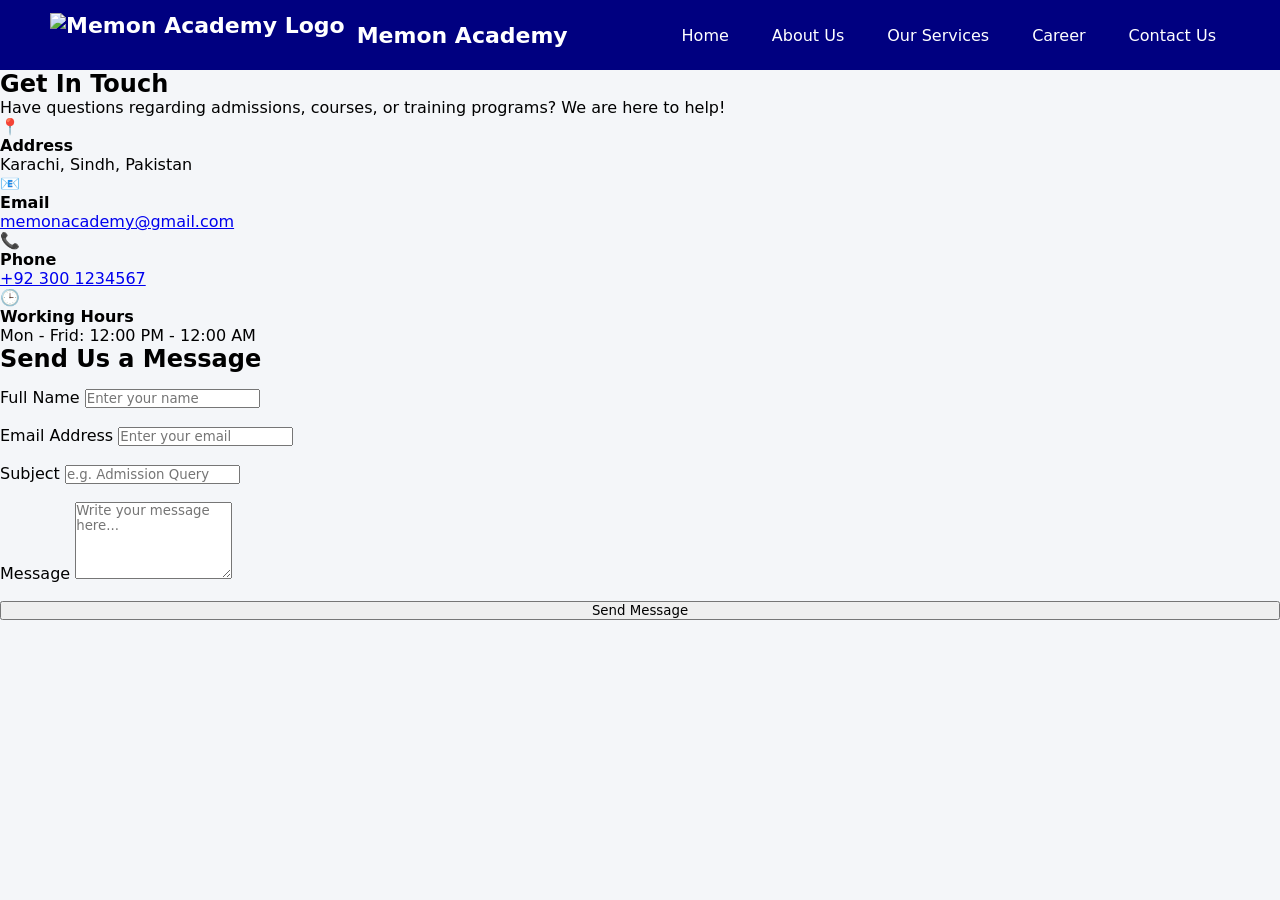
==== contact.html @ 4a3484a4 "Add files via upload" ====
<!DOCTYPE html>
<html lang="en">
<head>
    <meta charset="UTF-8">
    <meta name="viewport" content="width=device-width, initial-scale=1.0">
    <title>Memon Academy - Contact Us</title>
    <link rel="stylesheet" href="./style.css">
</head>
<body>

    <!-- Top Navigation Bar -->
    <header class="navbar">
        <div class="logo">
            <img src="https://play-lh.googleusercontent.com/qq0c98uSwy75mXoGfO84tPXzZM2APekjrKWxK9twYabVveImVCjpavR6AiHrMv12Gg=w600-h300-pc0xffffff-pd" alt="Memon Academy Logo">
            <p>Memon Academy</p>
        </div>
        <nav class="links">
            <a href="index.html">Home</a>
            <a href="#">About Us</a>
            <a href="#">Our Services</a>
            <a href="#">Career</a>
            <a href="contact.html">Contact Us</a>
        </nav>
    </header>

    <!-- Main Contact Container -->
    <main class="contact-container">
        
        <!-- Left Side: Contact Information -->
        <section class="contact-info">
            <h2>Get In Touch</h2>
            <p class="subtitle">Have questions regarding admissions, courses, or training programs? We are here to help!</p>

            <div class="info-card">
                <div class="info-item">
                    <span class="icon">📍</span>
                    <div>
                        <h4>Address</h4>
                        <p>Karachi, Sindh, Pakistan</p>
                    </div>
                </div>

                <div class="info-item">
                    <span class="icon">📧</span>
                    <div>
                        <h4>Email</h4>
                        <p><a href="mailto:info@memonacademy.com">memonacademy@gmail.com</a></p>
                    </div>
                </div>

                <div class="info-item">
                    <span class="icon">📞</span>
                    <div>
                        <h4>Phone</h4>
                        <p><a href="tel:+923001234567">+92 300 1234567</a></p>
                    </div>
                </div>

                <div class="info-item">
                    <span class="icon">🕒</span>
                    <div>
                        <h4>Working Hours</h4>
                        <p>Mon - Frid: 12:00 PM - 12:00 AM</p>
                    </div>
                </div>
            </div>
        </section>

        <!-- Right Side: Contact Form -->
        <section class="contact-form-box">
            <h2>Send Us a Message</h2>
            <form id="contactForm" action="#" method="post">
                <div class="input-group">
                    <label for="fullName">Full Name</label>
                    <input type="text" id="fullName" name="fullName" placeholder="Enter your name" required>
                </div>

                <div class="input-group">
                    <label for="email">Email Address</label>
                    <input type="email" id="email" name="email" placeholder="Enter your email" required>
                </div>

                <div class="input-group">
                    <label for="subject">Subject</label>
                    <input type="text" id="subject" name="subject" placeholder="e.g. Admission Query" required>
                </div>

                <div class="input-group">
                    <label for="message">Message</label>
                    <textarea id="message" name="message" rows="5" placeholder="Write your message here..." required></textarea>
                </div>

                <button type="submit">Send Message</button>
            </form>
        </section>

    </main>

</body>
</html>
---- style.css ----
/* Universal Reset */
* {
    margin: 0;
    padding: 0;
    box-sizing: border-box;
    font-family: system-ui, -apple-system, BlinkMacSystemFont, 'Segoe UI', Roboto, sans-serif;
}

body {
    background-color: #f4f6f9;
}

/* Navbar */
.navbar {
    height: 70px;
    width: 100%;
    background-color: navy;
    display: flex;
    justify-content: space-between;
    align-items: center;
    padding: 0 50px;
}

.logo {
    display: flex;
    align-items: center;
    gap: 12px;
    color: white;
    font-size: 22px;
    font-weight: bold;
}

.logo img {
    height: 45px;
    width: auto;
}

.links {
    display: flex;
    gap: 15px;
}

.links a {
    color: white;
    font-size: 16px;
    padding: 8px 14px;
    text-decoration: none;
    border-radius: 5px;
    transition: all 0.3s ease;
}

.links a:hover {
    color: orange;
    background-color: rgba(255, 255, 255, 0.1);
    box-shadow: 0px 0px 8px rgba(255, 255, 255, 0.4);
}

/* Card Container */
.main {
    width: 90%;
    max-width: 420px;
    background-color: white;
    border-radius: 8px;
    margin: 50px auto;
    padding: 30px 20px;
    text-align: center;
    box-shadow: 0px 4px 15px rgba(0, 0, 128, 0.15);
}

.main img {
    height: 90px;
    margin: 15px 0;
}

.main h2 {
    color: navy;
    font-size: 24px;
}

/* Form Styling */
form {
    display: flex;
    flex-direction: column;
    gap: 18px;
    margin-top: 15px;
}

.row1, .row2 {
    display: flex;
    flex-direction: column;
    align-items: flex-start;
    gap: 6px;
    padding: 0 20px;
}

.main label {
    color: navy;
    font-size: 14px;
    font-weight: 600;
}

.main input {
    height: 38px;
    width: 100%;
    border-radius: 5px;
    border: 1px solid navy;
    padding: 0 10px;
    font-size: 14px;
}

.main input:focus {
    outline: 2px solid orange;
    border-color: transparent;
}

.row3 button {
    height: 42px;
    width: 80%;
    background-color: orange;
    border: none;
    border-radius: 5px;
    color: navy;
    font-weight: bold;
    font-size: 16px;
    cursor: pointer;
    box-shadow: 0px 2px 5px rgba(0, 0, 128, 0.2);
    transition: background-color 0.2s ease;
}

.row3 button:hover {
    background-color: #e69500;
}

.row4 {
    margin-top: 20px;
}

.row4 p {
    font-size: 14px;
    color: navy;
}

.row4 p a {
    color: navy;
    font-weight: bold;
    text-decoration: underline;
}

/* Mobile Responsiveness */
@media (max-width: 600px) {
    .navbar {
        padding: 0 15px;
    }
    .links {
        gap: 5px;
    }
    .links a {
        font-size: 14px;
        padding: 6px 8px;
    }
}
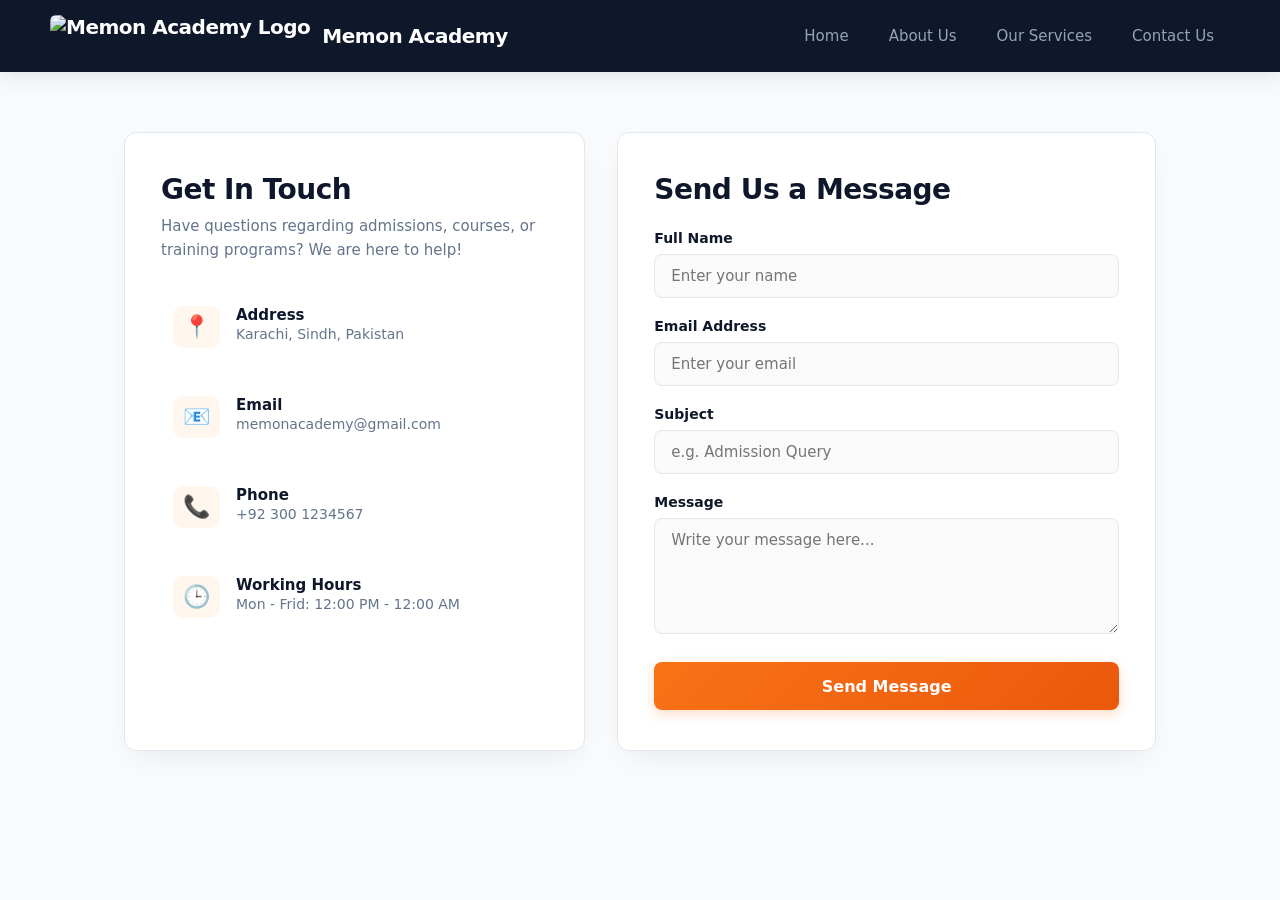
==== commit 6c0b2dc0: "Update contact.html" ====
--- a/contact.html
+++ b/contact.html
@@ -18,7 +18,6 @@
             <a href="index.html">Home</a>
             <a href="#">About Us</a>
             <a href="#">Our Services</a>
-            <a href="#">Career</a>
             <a href="contact.html">Contact Us</a>
         </nav>
     </header>
@@ -97,4 +96,4 @@
     </main>
 
 </body>
-</html>+</html>
--- a/style.css
+++ b/style.css
@@ -146,16 +146,952 @@
     text-decoration: underline;
 }
 
-/* Mobile Responsiveness */
-@media (max-width: 600px) {
+/* ==========================================================================
+   1. CSS VARIABLES & RESET
+   ========================================================================== */
+:root {
+    --primary: #0F172A;       /* Deep Slate Navy */
+    --accent: #F97316;        /* Vibrant Modern Orange */
+    --accent-hover: #EA580C;
+    --bg-main: #F8FAFC;       /* Soft Light Slate Background */
+    --card-bg: #FFFFFF;
+    --text-dark: #1E293B;
+    --text-muted: #64748B;
+    --border-color: #E2E8F0;
+    --radius: 12px;
+    --transition: all 0.25s cubic-bezier(0.4, 0, 0.2, 1);
+    --shadow-sm: 0 2px 8px -2px rgba(15, 23, 42, 0.05);
+    --shadow-md: 0 12px 30px -10px rgba(15, 23, 42, 0.08);
+}
+
+* {
+    margin: 0;
+    padding: 0;
+    box-sizing: border-box;
+    font-family: system-ui, -apple-system, BlinkMacSystemFont, 'Segoe UI', Roboto, sans-serif;
+}
+
+body {
+    background-color: var(--bg-main);
+    color: var(--text-dark);
+    min-height: 100vh;
+}
+
+/* ==========================================================================
+   2. NAVBAR
+   ========================================================================== */
+.navbar {
+    height: 72px;
+    width: 100%;
+    background-color: var(--primary);
+    display: flex;
+    justify-content: space-between;
+    align-items: center;
+    padding: 0 50px;
+    box-shadow: 0 4px 20px rgba(0, 0, 0, 0.1);
+    position: sticky;
+    top: 0;
+    z-index: 100;
+}
+
+.logo {
+    display: flex;
+    align-items: center;
+    gap: 12px;
+    color: white;
+    font-size: 20px;
+    font-weight: 700;
+    letter-spacing: -0.5px;
+}
+
+.logo img {
+    height: 42px;
+    width: auto;
+    border-radius: 6px;
+}
+
+.links {
+    display: flex;
+    gap: 8px;
+}
+
+.links a {
+    color: #94A3B8;
+    font-size: 15px;
+    font-weight: 500;
+    padding: 8px 16px;
+    text-decoration: none;
+    border-radius: 8px;
+    transition: var(--transition);
+}
+
+.links a:hover {
+    color: white;
+    background-color: rgba(255, 255, 255, 0.08);
+}
+
+/* ==========================================================================
+   3. CONTACT CONTAINER
+   ========================================================================== */
+.contact-container {
+    display: flex;
+    flex-wrap: wrap;
+    gap: 32px;
+    max-width: 1080px;
+    margin: 60px auto;
+    padding: 0 24px;
+}
+
+/* Left Box: Contact Info */
+.contact-info {
+    flex: 1;
+    min-width: 320px;
+    background-color: var(--card-bg);
+    padding: 40px 36px;
+    border-radius: var(--radius);
+    box-shadow: var(--shadow-md);
+    border: 1px solid var(--border-color);
+}
+
+.contact-info h2 {
+    color: var(--primary);
+    font-size: 28px;
+    font-weight: 700;
+    margin-bottom: 8px;
+    letter-spacing: -0.5px;
+}
+
+.contact-info .subtitle {
+    color: var(--text-muted);
+    font-size: 15px;
+    margin-bottom: 32px;
+    line-height: 1.6;
+}
+
+.info-card {
+    display: flex;
+    flex-direction: column;
+    gap: 24px;
+}
+
+.info-item {
+    display: flex;
+    align-items: flex-start;
+    gap: 16px;
+    padding: 12px;
+    border-radius: 10px;
+    transition: var(--transition);
+}
+
+.info-item:hover {
+    background-color: var(--bg-main);
+    transform: translateX(4px);
+}
+
+.info-item .icon {
+    font-size: 22px;
+    background: #FFF7ED;
+    padding: 10px;
+    border-radius: 10px;
+    line-height: 1;
+}
+
+.info-item h4 {
+    color: var(--primary);
+    font-size: 15px;
+    font-weight: 600;
+    margin-bottom: 2px;
+}
+
+.info-item p, .info-item a {
+    color: var(--text-muted);
+    font-size: 14px;
+    text-decoration: none;
+    transition: var(--transition);
+}
+
+.info-item a:hover {
+    color: var(--accent);
+}
+
+/* Right Box: Form */
+.contact-form-box {
+    flex: 1.2;
+    min-width: 340px;
+    background-color: var(--card-bg);
+    padding: 40px 36px;
+    border-radius: var(--radius);
+    box-shadow: var(--shadow-md);
+    border: 1px solid var(--border-color);
+}
+
+.contact-form-box h2 {
+    color: var(--primary);
+    font-size: 28px;
+    font-weight: 700;
+    margin-bottom: 24px;
+    letter-spacing: -0.5px;
+}
+
+form {
+    display: flex;
+    flex-direction: column;
+    gap: 20px;
+}
+
+.input-group {
+    display: flex;
+    flex-direction: column;
+    gap: 8px;
+}
+
+.input-group label {
+    color: var(--primary);
+    font-weight: 600;
+    font-size: 14px;
+}
+
+.input-group input, 
+.input-group textarea {
+    width: 100%;
+    padding: 12px 16px;
+    border: 1px solid var(--border-color);
+    border-radius: 8px;
+    font-size: 15px;
+    background-color: #FAFAFA;
+    color: var(--text-dark);
+    transition: var(--transition);
+}
+
+.input-group input:focus, 
+.input-group textarea:focus {
+    outline: none;
+    background-color: #FFFFFF;
+    border-color: var(--accent);
+    box-shadow: 0 0 0 4px rgba(249, 115, 22, 0.15);
+}
+
+/* Modern Gradient Button */
+.contact-form-box button {
+    height: 48px;
+    width: 100%;
+    background: linear-gradient(135deg, var(--accent) 0%, var(--accent-hover) 100%);
+    border: none;
+    border-radius: 8px;
+    color: white;
+    font-weight: 600;
+    font-size: 16px;
+    cursor: pointer;
+    box-shadow: 0 4px 12px rgba(249, 115, 22, 0.25);
+    transition: var(--transition);
+    margin-top: 8px;
+}
+
+.contact-form-box button:hover {
+    transform: translateY(-2px);
+    box-shadow: 0 6px 20px rgba(249, 115, 22, 0.35);
+}
+
+.contact-form-box button:active {
+    transform: translateY(0);
+}
+
+/* ==========================================================================
+   4. RESPONSIVE DESIGN
+   ========================================================================== */
+@media (max-width: 768px) {
     .navbar {
-        padding: 0 15px;
+        padding: 0 20px;
     }
     .links {
-        gap: 5px;
+        gap: 4px;
     }
     .links a {
-        font-size: 14px;
-        padding: 6px 8px;
+        font-size: 13px;
+        padding: 6px 10px;
     }
-}+    .contact-container {
+        flex-direction: column;
+        margin: 30px auto;
+        padding: 0 16px;
+    }
+    .contact-info, .contact-form-box {
+        padding: 28px 20px;
+    }
+}
+/* Page Header Section */
+.page-header {
+    text-align: center;
+    padding: 50px 20px 20px;
+}
+
+.page-header h2 {
+    color: var(--primary, #0F172A);
+    font-size: 32px;
+    font-weight: 700;
+    margin-bottom: 10px;
+}
+
+.page-header p {
+    color: var(--text-muted, #64748B);
+    font-size: 16px;
+    max-width: 600px;
+    margin: 0 auto;
+}
+
+/* Services Grid Layout */
+.services-container {
+    display: grid;
+    grid-template-columns: repeat(auto-fit, minmax(300px, 1fr));
+    gap: 30px;
+    max-width: 1100px;
+    margin: 40px auto;
+    padding: 0 20px;
+}
+
+/* Individual Service Card */
+.service-card {
+    background-color: #ffffff;
+    border-radius: 12px;
+    padding: 35px 28px;
+    box-shadow: 0 10px 25px -5px rgba(15, 23, 42, 0.08);
+    border: 1px solid #E2E8F0;
+    border-top: 4px solid #F97316; /* Orange top accent line */
+    display: flex;
+    flex-direction: column;
+    transition: all 0.25s ease;
+}
+
+.service-card:hover {
+    transform: translateY(-6px);
+    box-shadow: 0 15px 30px -5px rgba(15, 23, 42, 0.15);
+}
+
+.service-icon {
+    font-size: 32px;
+    background-color: #FFF7ED;
+    width: 60px;
+    height: 60px;
+    border-radius: 10px;
+    display: flex;
+    align-items: center;
+    justify-content: center;
+    margin-bottom: 20px;
+}
+
+.service-card h3 {
+    color: #0F172A;
+    font-size: 20px;
+    margin-bottom: 12px;
+}
+
+.service-card p {
+    color: #64748B;
+    font-size: 14px;
+    line-height: 1.6;
+    margin-bottom: 20px;
+}
+
+/* Feature List */
+.service-features {
+    list-style: none;
+    margin-bottom: 25px;
+    flex-grow: 1; /* Pushes button to bottom */
+}
+
+.service-features li {
+    font-size: 14px;
+    color: #334155;
+    margin-bottom: 8px;
+    position: relative;
+    padding-left: 20px;
+}
+
+.service-features li::before {
+    content: "✓";
+    position: absolute;
+    left: 0;
+    color: #F97316;
+    font-weight: bold;
+}
+
+/* Service Card Button */
+.service-btn {
+    display: inline-block;
+    text-align: center;
+    color: #F97316;
+    font-weight: 600;
+    font-size: 15px;
+    text-decoration: none;
+    padding: 10px 0;
+    transition: color 0.2s ease;
+}
+
+.service-btn:hover {
+    color: #EA580C;
+    text-decoration: underline;
+}
+
+/* Bottom Call to Action Section */
+.cta-banner {
+    background-color: #0F172A;
+    color: white;
+    text-align: center;
+    padding: 50px 20px;
+    margin-top: 60px;
+}
+
+.cta-banner h3 {
+    font-size: 24px;
+    margin-bottom: 10px;
+}
+
+.cta-banner p {
+    color: #94A3B8;
+    font-size: 15px;
+    margin-bottom: 25px;
+}
+
+.cta-btn {
+    display: inline-block;
+    background-color: #F97316;
+    color: white;
+    padding: 12px 28px;
+    border-radius: 8px;
+    text-decoration: none;
+    font-weight: 600;
+    transition: background-color 0.2s ease;
+}
+
+.cta-btn:hover {
+    background-color: #EA580C;
+}
+/* Hero Section */
+.hero-section {
+    background: linear-gradient(135deg, #0F172A 0%, #1E293B 100%);
+    color: white;
+    padding: 80px 20px;
+    text-align: center;
+}
+
+.hero-content {
+    max-width: 800px;
+    margin: 0 auto;
+}
+
+.hero-content h1 {
+    font-size: 38px;
+    font-weight: 800;
+    line-height: 1.2;
+    margin-bottom: 18px;
+}
+
+.hero-content p {
+    color: #94A3B8;
+    font-size: 18px;
+    line-height: 1.6;
+    margin-bottom: 30px;
+}
+
+.hero-buttons {
+    display: flex;
+    justify-content: center;
+    gap: 15px;
+    flex-wrap: wrap;
+}
+
+.btn {
+    padding: 12px 28px;
+    border-radius: 8px;
+    font-weight: 600;
+    font-size: 16px;
+    text-decoration: none;
+    transition: all 0.25s ease;
+}
+
+.btn-primary {
+    background-color: #F97316;
+    color: white;
+}
+
+.btn-primary:hover {
+    background-color: #EA580C;
+    transform: translateY(-2px);
+}
+
+.btn-secondary {
+    background-color: transparent;
+    color: white;
+    border: 1px solid #475569;
+}
+
+.btn-secondary:hover {
+    background-color: rgba(255, 255, 255, 0.1);
+}
+
+/* Stats Bar */
+.stats-bar {
+    background-color: white;
+    display: flex;
+    justify-content: space-around;
+    align-items: center;
+    flex-wrap: wrap;
+    gap: 20px;
+    max-width: 1000px;
+    margin: -30px auto 40px;
+    padding: 25px 20px;
+    border-radius: 12px;
+    box-shadow: 0 10px 25px -5px rgba(15, 23, 42, 0.1);
+    border: 1px solid #E2E8F0;
+    text-align: center;
+}
+
+.stat-item h3 {
+    color: #F97316;
+    font-size: 28px;
+    font-weight: 800;
+}
+
+.stat-item p {
+    color: #64748B;
+    font-size: 14px;
+    font-weight: 500;
+}
+
+/* Features Section */
+.features-section {
+    max-width: 1100px;
+    margin: 60px auto;
+    padding: 0 20px;
+    text-align: center;
+}
+
+.features-section h2 {
+    color: #0F172A;
+    font-size: 28px;
+    margin-bottom: 35px;
+}
+
+.features-grid {
+    display: grid;
+    grid-template-columns: repeat(auto-fit, minmax(280px, 1fr));
+    gap: 25px;
+}
+
+.feature-card {
+    background-color: white;
+    padding: 30px 20px;
+    border-radius: 10px;
+    border: 1px solid #E2E8F0;
+    box-shadow: 0 4px 12px rgba(0, 0, 0, 0.03);
+    transition: transform 0.25s ease;
+}
+
+.feature-card:hover {
+    transform: translateY(-5px);
+}
+
+.feature-icon {
+    font-size: 30px;
+    margin-bottom: 15px;
+}
+
+.feature-card h3 {
+    color: #0F172A;
+    font-size: 18px;
+    margin-bottom: 10px;
+}
+
+.feature-card p {
+    color: #64748B;
+    font-size: 14px;
+    line-height: 1.5;
+}
+
+/* Footer Section */
+.footer {
+    background-color: #0F172A;
+    color: #94A3B8;
+    padding: 50px 20px 20px;
+    margin-top: 80px;
+}
+
+.footer-container {
+    max-width: 1100px;
+    margin: 0 auto;
+    display: flex;
+    flex-wrap: wrap;
+    justify-content: space-between;
+    gap: 30px;
+    margin-bottom: 40px;
+}
+
+.footer-about h3, .footer-links h4, .footer-contact h4 {
+    color: white;
+    margin-bottom: 12px;
+}
+
+.footer-links a {
+    display: block;
+    color: #94A3B8;
+    text-decoration: none;
+    margin-bottom: 8px;
+    font-size: 14px;
+    transition: color 0.2s ease;
+}
+
+.footer-links a:hover {
+    color: #F97316;
+}
+
+.footer-bottom {
+    text-align: center;
+    border-top: 1px solid #1E293B;
+    padding-top: 20px;
+    font-size: 13px;
+}
+
+/* Responsive Scaling */
+@media (max-width: 768px) {
+    .hero-content h1 {
+        font-size: 28px;
+    }
+    .stats-bar {
+        margin: 20px auto;
+        flex-direction: column;
+    }
+}
+/* About Page Specific Layout */
+.about-container {
+    display: flex;
+    flex-wrap: wrap;
+    gap: 30px;
+    max-width: 1080px;
+    margin: 40px auto;
+    padding: 0 20px;
+}
+
+.about-card {
+    flex: 1;
+    min-width: 300px;
+    background-color: white;
+    padding: 35px 30px;
+    border-radius: 12px;
+    box-shadow: 0 10px 25px -5px rgba(15, 23, 42, 0.08);
+    border: 1px solid #E2E8F0;
+    border-top: 4px solid #F97316;
+}
+
+.about-card h2 {
+    color: #0F172A;
+    font-size: 24px;
+    margin-bottom: 15px;
+}
+
+.about-card p {
+    color: #64748B;
+    font-size: 15px;
+    line-height: 1.7;
+}
+/* Custom Select Styling */
+.custom-select {
+    width: 100%;
+    padding: 12px 16px;
+    border: 1px solid var(--border-color, #E2E8F0);
+    border-radius: 8px;
+    font-size: 15px;
+    background-color: #FAFAFA;
+    color: var(--text-dark, #1E293B);
+    cursor: pointer;
+    transition: all 0.25s ease;
+}
+
+.custom-select:focus {
+    outline: none;
+    background-color: #FFFFFF;
+    border-color: var(--accent, #F97316);
+    box-shadow: 0 0 0 4px rgba(249, 115, 22, 0.15);
+}
+/* Registration Card Layout */
+.register-card {
+    max-width: 520px;
+    width: 90%;
+    margin: 40px auto;
+}
+
+.form-subtitle {
+    color: var(--text-muted, #64748B);
+    font-size: 14px;
+    margin-bottom: 20px;
+}
+
+/* Two-Column Form Grid */
+.form-row {
+    display: flex;
+    gap: 15px;
+    width: 100%;
+}
+
+.form-row .input-group {
+    flex: 1;
+}
+
+/* Checkbox Alignment */
+.checkbox-group {
+    display: flex;
+    align-items: center;
+    gap: 8px;
+    font-size: 14px;
+    color: var(--primary, #0F172A);
+    text-align: left;
+    margin: 5px 0 10px;
+}
+
+.checkbox-group input[type="checkbox"] {
+    width: 16px;
+    height: 16px;
+    cursor: pointer;
+}
+
+.checkbox-group a {
+    color: var(--accent, #F97316);
+    text-decoration: none;
+}
+
+.checkbox-group a:hover {
+    text-decoration: underline;
+}
+
+/* Mobile Responsiveness for Form Rows */
+@media (max-width: 500px) {
+    .form-row {
+        flex-direction: column;
+        gap: 15px;
+    }
+}
+/* ==========================================================================
+   MODERN LOGIN PAGE STYLES
+   ========================================================================== */
+
+/* Page Background Container */
+.login-wrapper {
+    min-height: calc(100vh - 140px);
+    display: flex;
+    align-items: center;
+    justify-content: center;
+    padding: 40px 20px;
+    background: radial-gradient(circle at top, rgba(249, 115, 22, 0.05) 0%, transparent 60%);
+}
+
+/* Card Container */
+.login-card {
+    width: 100%;
+    max-width: 440px;
+    background: #FFFFFF;
+    border-radius: 16px;
+    padding: 40px 32px;
+    border: 1px solid var(--border-color, #E2E8F0);
+    box-shadow: 0 20px 40px -15px rgba(15, 23, 42, 0.08);
+    transition: transform 0.3s ease, box-shadow 0.3s ease;
+}
+
+.login-card:hover {
+    box-shadow: 0 25px 50px -12px rgba(15, 23, 42, 0.12);
+}
+
+/* Header & Avatar Icon */
+.login-header {
+    text-align: center;
+    margin-bottom: 32px;
+}
+
+.avatar-icon {
+    width: 68px;
+    height: 68px;
+    margin: 0 auto 16px;
+    background: #FFF7ED;
+    border-radius: 50%;
+    display: flex;
+    align-items: center;
+    justify-content: center;
+    border: 1px solid rgba(249, 115, 22, 0.2);
+}
+
+.avatar-icon img {
+    width: 36px;
+    height: 36px;
+}
+
+.login-header h2 {
+    color: var(--primary, #0F172A);
+    font-size: 26px;
+    font-weight: 700;
+    letter-spacing: -0.5px;
+    margin-bottom: 6px;
+}
+
+.login-header p {
+    color: var(--text-muted, #64748B);
+    font-size: 14px;
+}
+
+/* Floating Label Inputs */
+.modern-form {
+    display: flex;
+    flex-direction: column;
+    gap: 20px;
+}
+
+.floating-group {
+    position: relative;
+    width: 100%;
+}
+
+.floating-group input {
+    width: 100%;
+    height: 52px;
+    padding: 18px 16px 6px;
+    border: 1px solid var(--border-color, #CBD5E1);
+    border-radius: 10px;
+    font-size: 15px;
+    background-color: #FAFAFA;
+    color: var(--text-dark, #1E293B);
+    outline: none;
+    transition: all 0.2s ease;
+}
+
+.floating-group label {
+    position: absolute;
+    left: 16px;
+    top: 50%;
+    transform: translateY(-50%);
+    color: var(--text-muted, #64748B);
+    font-size: 14px;
+    pointer-events: none;
+    transition: all 0.2s ease;
+}
+
+/* Floating Label Activation State */
+.floating-group input:focus,
+.floating-group input:not(:placeholder-shown) {
+    background-color: #FFFFFF;
+    border-color: var(--accent, #F97316);
+    box-shadow: 0 0 0 4px rgba(249, 115, 22, 0.12);
+}
+
+.floating-group input:focus ~ label,
+.floating-group input:not(:placeholder-shown) ~ label {
+    top: 12px;
+    font-size: 11px;
+    font-weight: 600;
+    color: var(--accent, #F97316);
+}
+
+/* Password Eye Toggle Button */
+.password-group {
+    display: flex;
+    align-items: center;
+}
+
+.toggle-password {
+    position: absolute;
+    right: 14px;
+    background: none;
+    border: none;
+    cursor: pointer;
+    color: var(--text-muted, #94A3B8);
+    display: flex;
+    align-items: center;
+    padding: 4px;
+    transition: color 0.2s ease;
+}
+
+.toggle-password:hover,
+.toggle-password.active {
+    color: var(--accent, #F97316);
+}
+
+/* Checkbox & Forgot Password Row */
+.form-options {
+    display: flex;
+    justify-content: space-between;
+    align-items: center;
+    font-size: 13px;
+    margin-top: -4px;
+}
+
+.remember-me {
+    display: flex;
+    align-items: center;
+    gap: 8px;
+    color: var(--text-dark, #334155);
+    cursor: pointer;
+}
+
+.remember-me input {
+    accent-color: var(--accent, #F97316);
+    width: 16px;
+    height: 16px;
+    cursor: pointer;
+}
+
+.forgot-pass {
+    color: var(--accent, #F97316);
+    text-decoration: none;
+    font-weight: 500;
+    transition: color 0.2s ease;
+}
+
+.forgot-pass:hover {
+    color: #EA580C;
+    text-decoration: underline;
+}
+
+/* Modern Gradient Submit Button */
+.submit-btn {
+    height: 50px;
+    width: 100%;
+    background: linear-gradient(135deg, #F97316 0%, #EA580C 100%);
+    border: none;
+    border-radius: 10px;
+    color: white;
+    font-size: 16px;
+    font-weight: 600;
+    display: flex;
+    align-items: center;
+    justify-content: center;
+    gap: 8px;
+    cursor: pointer;
+    box-shadow: 0 4px 14px rgba(249, 115, 22, 0.3);
+    transition: all 0.25s ease;
+    margin-top: 6px;
+}
+
+.submit-btn:hover {
+    transform: translateY(-2px);
+    box-shadow: 0 6px 20px rgba(249, 115, 22, 0.4);
+}
+
+.submit-btn:active {
+    transform: translateY(0);
+}
+
+/* Card Bottom Footer */
+.login-footer {
+    text-align: center;
+    margin-top: 24px;
+    padding-top: 20px;
+    border-top: 1px solid var(--border-color, #F1F5F9);
+    font-size: 14px;
+    color: var(--text-muted, #64748B);
+}
+
+.login-footer a {
+    color: var(--accent, #F97316);
+    font-weight: 600;
+    text-decoration: none;
+}
+
+.login-footer a:hover {
+    text-decoration: underline;
+}
